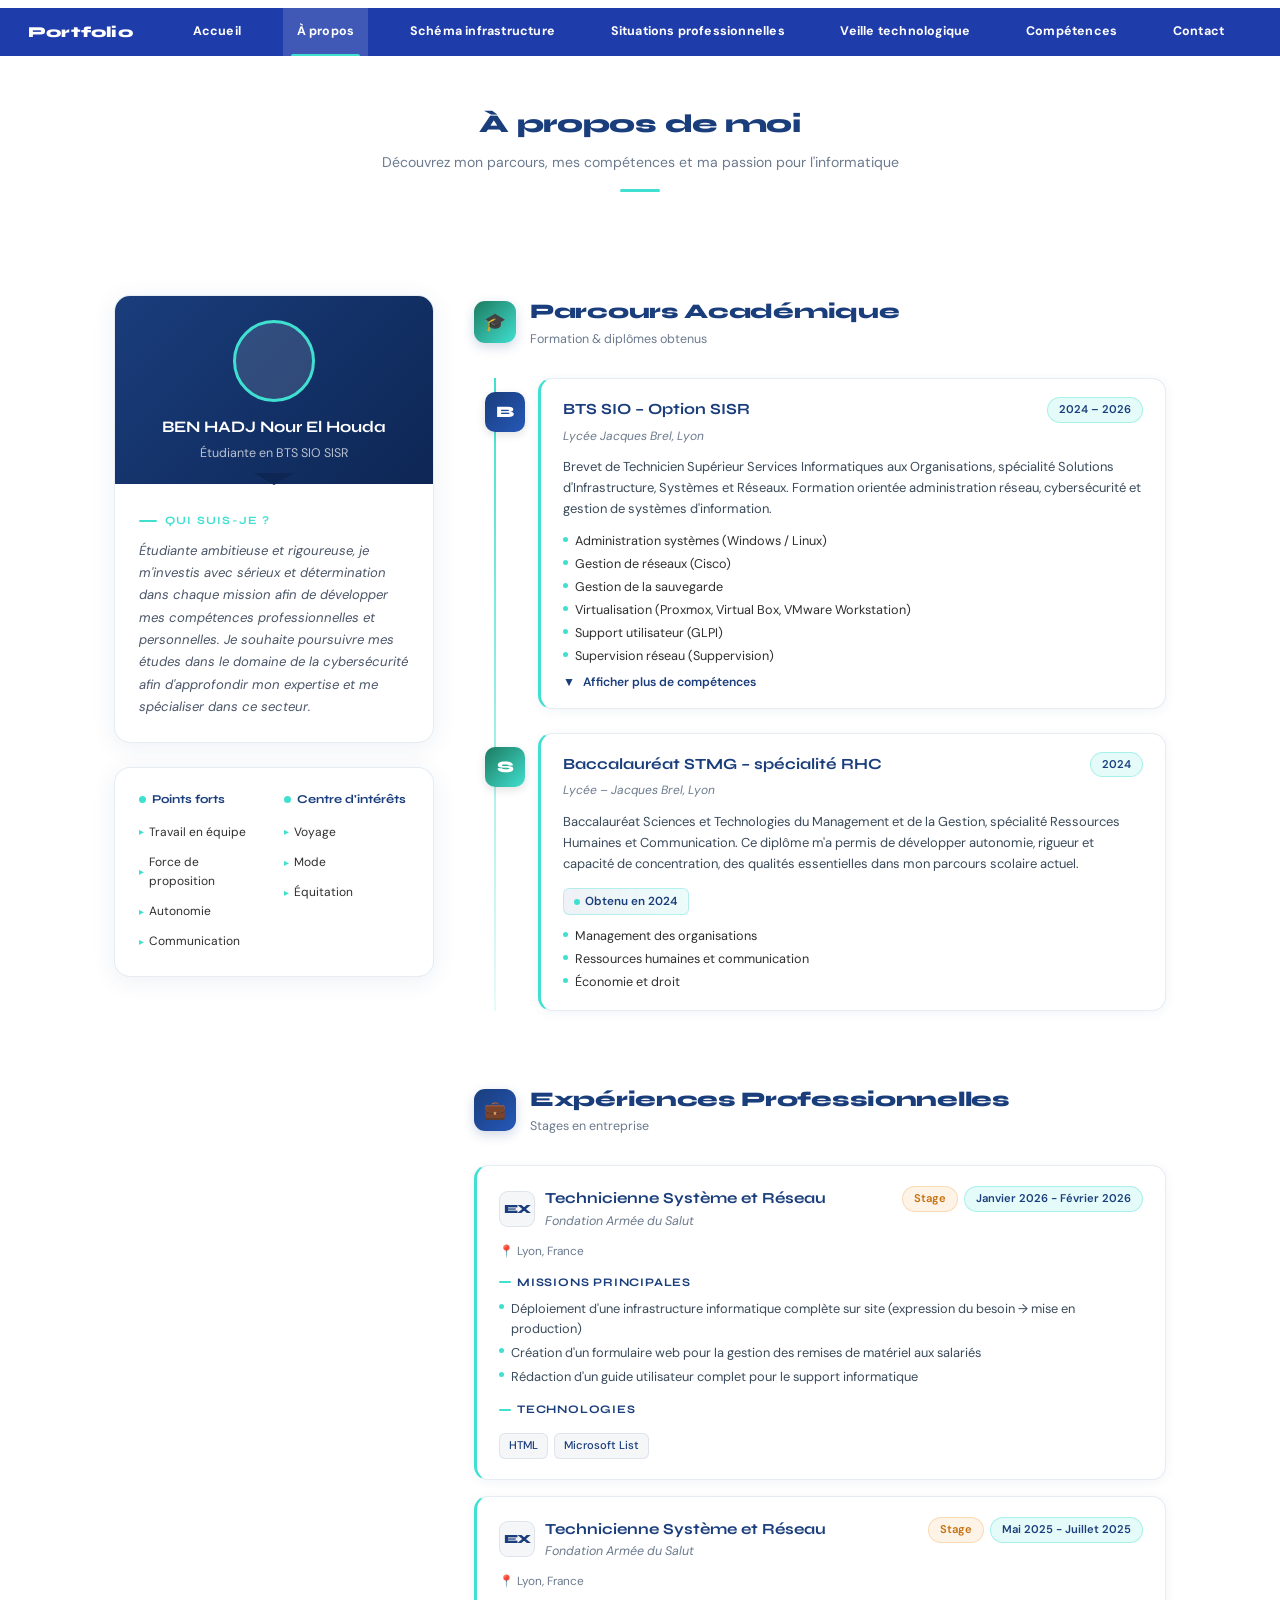
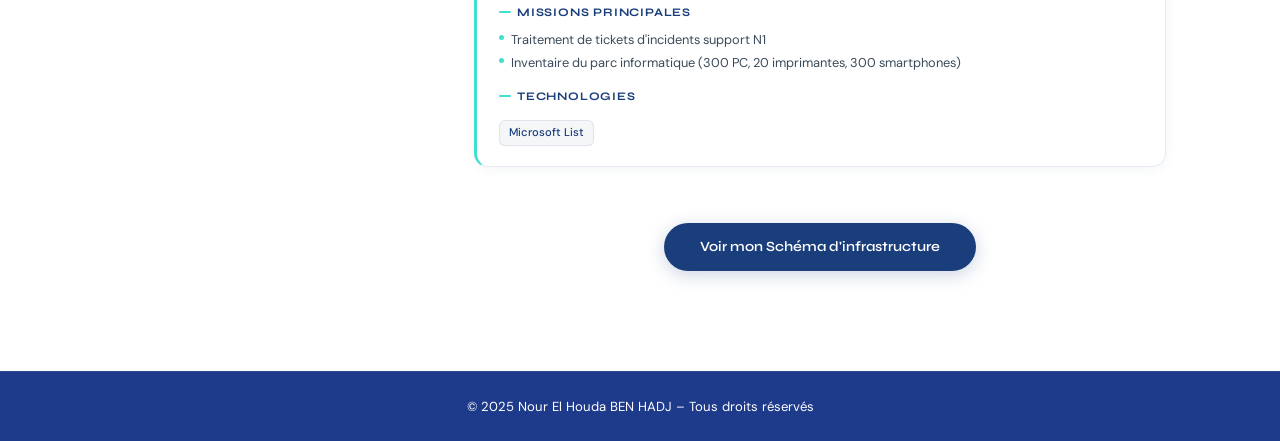
==== parcours.html @ 1346620b "Mises à jour du portfolio" ====
<!DOCTYPE html>
<html lang="fr">
<head>
  <meta charset="UTF-8" />
  <meta name="viewport" content="width=device-width, initial-scale=1" />
  <title>Portfolio – BEN HADJ Nour El Houda</title>
  <link href="https://fonts.googleapis.com/css2?family=Syne:wght@400;600;700;800&family=DM+Sans:wght@300;400;500;600&display=swap" rel="stylesheet">
<style>
  :root {
    --bleu: #1a3d7c;
    --bleu-dark: #0d2654;
    --turquoise: #40e0d0;
    --turquoise-light: rgba(64,224,208,0.12);
    --gris-clair: #f5f6f8;
    --gris-medium: #eef0f4;
    --texte: #2e2e2e;
    --texte-light: #6b7a8d;
    --border: rgba(26,61,124,0.1);
  }
  * { box-sizing: border-box; margin: 0; padding: 0; }
  body { background-color: #ffffff; color: var(--texte); font-family: 'DM Sans', sans-serif; line-height: 1.6; }
  .navbar { background-color: #1e3caa; min-height: 48px; display: flex; align-items: center; position: sticky; top: 0; z-index: 100; margin-top: 8px; }
  .navbar-inner { max-width: 1300px; margin: 0 auto; padding: 0 28px; width: 100%; display: flex; align-items: center; }
  .navbar-brand { color: #fff; font-family: 'Syne', sans-serif; font-weight: 800; font-size: 0.95rem; letter-spacing: 0.2px; padding: 12px 0; margin-right: 32px; text-decoration: none; white-space: nowrap; }
  .nav-links { display: flex; align-items: center; list-style: none; flex: 1; justify-content: space-around; gap: 0; }
  .nav-links a { color: #fff; text-decoration: none; font-weight: 700; font-size: 0.78rem; letter-spacing: 0.2px; padding: 14px 14px; display: block; position: relative; transition: background 0.2s; white-space: nowrap; }
  .nav-links a::after { content: ''; position: absolute; bottom: 0; left: 50%; right: 50%; height: 2px; background: var(--turquoise); transition: left 0.25s, right 0.25s; border-radius: 2px 2px 0 0; }
  .nav-links a:hover::after, .nav-links a.active::after { left: 10%; right: 10%; }
  .nav-links a:hover { background: rgba(255,255,255,0.07); }
  .nav-links a.active { background: rgba(255,255,255,0.15); }
  .page-hero { background: #ffffff; padding: 48px 20px 36px; text-align: center; }
  .page-hero h1 { font-family: 'Syne', sans-serif; font-weight: 800; font-size: 1.6rem; letter-spacing: -0.3px; color: var(--bleu); }
  .page-hero p { color: var(--texte-light); font-size: 0.88rem; margin-top: 6px; }
  .hero-accent { display: inline-block; width: 40px; height: 3px; background: var(--turquoise); border-radius: 2px; margin-top: 12px; }
  .main-wrapper { max-width: 1100px; margin: 0 auto; padding: 60px 24px 100px; display: grid; grid-template-columns: 320px 1fr; gap: 40px; align-items: start; }
  .left-col { display: flex; flex-direction: column; gap: 24px; position: sticky; top: 66px; }
  .about-card { background: #fff; border-radius: 16px; border: 1px solid var(--border); box-shadow: 0 4px 24px rgba(26,61,124,0.08); overflow: hidden; animation: fadeUp 0.5s ease 0.1s both; }
  .about-card-header { background: linear-gradient(135deg, var(--bleu), var(--bleu-dark)); padding: 24px 24px 20px; text-align: center; position: relative; }
  .about-card-header::after { content: ''; position: absolute; bottom: -1px; left: 50%; transform: translateX(-50%); width: 0; height: 0; border-left: 20px solid transparent; border-right: 20px solid transparent; border-top: 12px solid var(--bleu-dark); }
  .avatar-ring { width: 82px; height: 82px; border-radius: 50%; background: rgba(255,255,255,0.12); border: 3px solid var(--turquoise); display: flex; align-items: center; justify-content: center; margin: 0 auto 12px; font-size: 2.2rem; }
  .about-name { font-family: 'Syne', sans-serif; font-weight: 700; font-size: 1rem; color: #fff; margin-bottom: 4px; }
  .about-role { font-size: 0.78rem; color: rgba(255,255,255,0.7); }
  .about-card-body { padding: 28px 24px 24px; }
  .section-label { font-family: 'Syne', sans-serif; font-size: 0.7rem; font-weight: 700; letter-spacing: 1.2px; text-transform: uppercase; color: var(--turquoise); margin-bottom: 10px; display: flex; align-items: center; gap: 8px; }
  .section-label::before { content: ''; width: 18px; height: 2px; background: var(--turquoise); border-radius: 1px; }
  .about-text { font-size: 0.82rem; color: #4a5568; line-height: 1.7; font-style: italic; }
  .meta-list { list-style: none; display: flex; flex-direction: column; gap: 8px; margin-top: 18px; }
  .meta-list li { display: flex; align-items: center; gap: 9px; font-size: 0.79rem; color: var(--texte-light); }
  .meta-icon { width: 26px; height: 26px; border-radius: 7px; background: var(--turquoise-light); display: flex; align-items: center; justify-content: center; font-size: 0.75rem; flex-shrink: 0; }
  .two-cols-card { background: #fff; border-radius: 16px; border: 1px solid var(--border); box-shadow: 0 4px 24px rgba(26,61,124,0.08); padding: 22px 24px; display: grid; grid-template-columns: 1fr 1fr; gap: 20px; animation: fadeUp 0.5s ease 0.2s both; }
  .mini-section-title { font-family: 'Syne', sans-serif; font-size: 0.75rem; font-weight: 700; color: var(--bleu); margin-bottom: 10px; display: flex; align-items: center; gap: 6px; }
  .mini-section-title .dot { width: 7px; height: 7px; border-radius: 50%; background: var(--turquoise); }
  .tag-list { display: flex; flex-direction: column; gap: 5px; }
  .tag-pill { display: inline-flex; align-items: center; gap: 5px; font-size: 0.75rem; color: var(--texte); padding: 3px 0; }
  .tag-pill::before { content: '▸'; color: var(--turquoise); font-size: 0.6rem; }
  .right-col { display: flex; flex-direction: column; gap: 48px; }
  .section-header { display: flex; align-items: center; gap: 14px; margin-bottom: 28px; }
  .section-icon-box { width: 42px; height: 42px; border-radius: 11px; background: linear-gradient(135deg, var(--bleu), #2558b8); display: flex; align-items: center; justify-content: center; font-size: 1.1rem; box-shadow: 0 4px 12px rgba(26,61,124,0.2); flex-shrink: 0; }
  .section-header h2 { font-family: 'Syne', sans-serif; font-size: 1.3rem; font-weight: 800; color: var(--bleu); letter-spacing: -0.3px; }
  .section-header p { font-size: 0.78rem; color: var(--texte-light); margin-top: 1px; }
  .exp-grid { display: flex; flex-direction: column; gap: 16px; }
  .exp-card { background: #fff; border-radius: 14px; border: 1px solid var(--border); border-left: 3px solid var(--turquoise); padding: 20px 22px; box-shadow: 0 2px 12px rgba(26,61,124,0.06); transition: transform 0.25s ease, box-shadow 0.25s ease; animation: fadeUp 0.5s ease both; }
  .exp-card:nth-child(1) { animation-delay: 0.15s; }
  .exp-card:nth-child(2) { animation-delay: 0.28s; }
  .exp-card:hover { transform: translateY(-3px); box-shadow: 0 8px 28px rgba(26,61,124,0.12); }
  .exp-card-header { display: flex; align-items: flex-start; justify-content: space-between; gap: 12px; flex-wrap: wrap; margin-bottom: 6px; }
  .exp-company-row { display: flex; align-items: center; gap: 10px; margin-bottom: 4px; }
  .company-logo { width: 36px; height: 36px; border-radius: 9px; background: var(--gris-clair); border: 1px solid var(--border); display: flex; align-items: center; justify-content: center; font-family: 'Syne', sans-serif; font-weight: 800; font-size: 0.78rem; color: var(--bleu); flex-shrink: 0; letter-spacing: -0.5px; }
  .exp-job-title { font-family: 'Syne', sans-serif; font-size: 0.96rem; font-weight: 700; color: var(--bleu); }
  .exp-company-name { font-size: 0.78rem; color: var(--texte-light); font-style: italic; margin-top: 1px; }
  .badge-date { background: rgba(64,224,208,0.14); color: var(--bleu); border: 1px solid rgba(64,224,208,0.38); border-radius: 20px; padding: 3px 11px; font-size: 0.7rem; font-weight: 600; white-space: nowrap; flex-shrink: 0; }
  .badge-type { border-radius: 20px; padding: 3px 11px; font-size: 0.7rem; font-weight: 600; white-space: nowrap; flex-shrink: 0; }
  .badge-stage { background: rgba(239,142,28,0.1); color: #c47010; border: 1px solid rgba(239,142,28,0.25); }
  .exp-location { font-size: 0.74rem; color: var(--texte-light); margin-bottom: 10px; display: flex; align-items: center; gap: 5px; }
  .missions-title { font-family: 'Syne', sans-serif; font-size: 0.72rem; font-weight: 700; color: var(--bleu); letter-spacing: 0.8px; text-transform: uppercase; margin: 12px 0 8px; display: flex; align-items: center; gap: 6px; }
  .missions-title::before { content: ''; width: 12px; height: 2px; background: var(--turquoise); border-radius: 1px; }
  .missions-list { list-style: none; display: flex; flex-direction: column; gap: 4px; }
  .missions-list li { font-size: 0.8rem; color: #3a4a5a; display: flex; align-items: flex-start; gap: 7px; line-height: 1.55; }
  .missions-list li::before { content: ''; width: 5px; height: 5px; border-radius: 50%; background: var(--turquoise); flex-shrink: 0; margin-top: 5px; }
  .tech-row { display: flex; flex-wrap: wrap; gap: 6px; margin-top: 14px; }
  .tech-tag { background: var(--gris-clair); border: 1px solid var(--border); border-radius: 6px; padding: 3px 9px; font-size: 0.7rem; color: var(--bleu); font-weight: 500; }
  .timeline { position: relative; padding-left: 64px; }
  .timeline::before { content: ''; position: absolute; left: 20px; top: 0; bottom: 0; width: 2px; background: linear-gradient(to bottom, var(--turquoise), rgba(64,224,208,0.12)); }
  .timeline-item { position: relative; margin-bottom: 24px; animation: fadeUp 0.5s ease both; }
  .timeline-item:nth-child(1) { animation-delay: 0.1s; }
  .timeline-item:nth-child(2) { animation-delay: 0.25s; }
  .timeline-icon { position: absolute; left: -53px; top: 14px; width: 40px; height: 40px; border-radius: 10px; display: flex; align-items: center; justify-content: center; font-family: 'Syne', sans-serif; font-weight: 800; font-size: 1rem; color: #fff; z-index: 2; box-shadow: 0 3px 10px rgba(0,0,0,0.12); }
  .icon-bts { background: linear-gradient(135deg, var(--bleu), #2558b8); }
  .icon-bac { background: linear-gradient(135deg, #1d7a60, var(--turquoise)); }
  .timeline-card { background: #fff; border-radius: 14px; border: 1px solid var(--border); border-left: 3px solid var(--turquoise); padding: 18px 22px; box-shadow: 0 2px 12px rgba(26,61,124,0.06); transition: transform 0.25s, box-shadow 0.25s; }
  .timeline-card:hover { transform: translateY(-2px); box-shadow: 0 6px 20px rgba(26,61,124,0.12); }
  .card-header-row { display: flex; align-items: flex-start; justify-content: space-between; gap: 10px; flex-wrap: wrap; margin-bottom: 4px; }
  .card-title { font-family: 'Syne', sans-serif; font-size: 0.97rem; font-weight: 700; color: var(--bleu); }
  .card-school { font-size: 0.75rem; color: var(--texte-light); font-style: italic; margin-bottom: 10px; }
  .card-desc { font-size: 0.81rem; line-height: 1.65; color: #3a4a5a; margin-bottom: 12px; }
  .mention-badge { display: inline-flex; align-items: center; gap: 5px; background: linear-gradient(90deg, rgba(26,61,124,0.07), rgba(64,224,208,0.1)); border: 1px solid rgba(64,224,208,0.32); border-radius: 6px; padding: 3px 10px; font-size: 0.73rem; font-weight: 600; color: var(--bleu); margin-bottom: 12px; }
  .mention-dot { width: 6px; height: 6px; border-radius: 50%; background: var(--turquoise); }
  .skills-list { list-style: none; display: flex; flex-direction: column; gap: 4px; }
  .skills-list li { font-size: 0.79rem; color: var(--texte); display: flex; align-items: flex-start; gap: 7px; line-height: 1.5; }
  .skills-list li::before { content: ''; width: 5px; height: 5px; border-radius: 50%; background: var(--turquoise); flex-shrink: 0; margin-top: 5px; }
  .btn-toggle { background: none; border: none; color: var(--bleu); font-size: 0.76rem; font-weight: 600; cursor: pointer; padding: 8px 0 0; display: flex; align-items: center; gap: 5px; transition: color 0.2s; font-family: 'DM Sans', sans-serif; }
  .btn-toggle:hover { color: var(--turquoise); }
  .btn-toggle .arrow { display: inline-block; transition: transform 0.3s; }
  .btn-toggle.open .arrow { transform: rotate(180deg); }
  .collapsible { display: none; }
  .collapsible.show { display: block; margin-top: 12px; }
  .btn-primary { display: inline-block; background: var(--bleu); color: #fff; padding: 13px 36px; border-radius: 50px; text-decoration: none; font-weight: 600; font-family: 'Syne', sans-serif; font-size: 0.88rem; transition: background 0.3s, transform 0.2s, box-shadow 0.3s; box-shadow: 0 4px 18px rgba(26,61,124,0.22); }
  .btn-primary:hover { background: var(--turquoise); color: var(--bleu); transform: translateY(-2px); box-shadow: 0 8px 24px rgba(64,224,208,0.35); }
  footer { background-color: #1e3a8a; color: #fff; text-align: center; padding: 24px; font-size: 0.82rem; border-top: 1px solid rgba(255,255,255,0.08); }
  footer a { color: var(--turquoise); text-decoration: none; }
  footer a:hover { color: #fff; }
  @keyframes fadeUp { from { opacity: 0; transform: translateY(22px); } to { opacity: 1; transform: translateY(0); } }
  @media (max-width: 860px) { .main-wrapper { grid-template-columns: 1fr; } .left-col { position: static; } .two-cols-card { grid-template-columns: 1fr 1fr; } }
  @media (max-width: 540px) { .main-wrapper { padding: 32px 16px 60px; gap: 28px; } .timeline { padding-left: 52px; } .timeline::before { left: 14px; } .timeline-icon { left: -46px; width: 34px; height: 34px; font-size: 0.85rem; } .two-cols-card { grid-template-columns: 1fr; gap: 14px; } .nav-links { display: none; } }
</style>
</head>
<body>

<nav class="navbar">
  <div class="navbar-inner">
    <a class="navbar-brand" href="#">Portfolio</a>
    <ul class="nav-links">
      <li><a href="index.html">Accueil</a></li>
      <li><a href="parcours.html" class="active">À propos</a></li>
      <li><a href="formation.html">Schéma infrastructure</a></li>
      <li><a href="situations.html">Situations professionnelles</a></li>
      <li><a href="veille.html">Veille technologique</a></li>
      <li><a href="competances.html">Compétences</a></li>
      <li><a href="contact.html">Contact</a></li>
    </ul>
  </div>
</nav>

<div class="page-hero">
  <h1>À propos de moi</h1>
  <p>Découvrez mon parcours, mes compétences et ma passion pour l'informatique</p>
  <div class="hero-accent"></div>
</div>

<div class="main-wrapper">

  <!-- LEFT COLUMN -->
  <aside class="left-col">
    <div class="about-card">
      <div class="about-card-header">
        <div class="avatar-ring"></div>
        <div class="about-name">BEN HADJ Nour El Houda</div>
        <div class="about-role">Étudiante en BTS SIO SISR</div>
      </div>
      <div class="about-card-body">
        <div class="section-label">Qui suis-je ?</div>
        <p class="about-text">Étudiante ambitieuse et rigoureuse, je m'investis avec sérieux et détermination dans chaque mission afin de développer mes compétences professionnelles et personnelles. Je souhaite poursuivre mes études dans le domaine de la cybersécurité afin d'approfondir mon expertise et me spécialiser dans ce secteur.</p>
      </div>
    </div>

    <div class="two-cols-card">
      <div>
        <div class="mini-section-title"><span class="dot"></span>Points forts</div>
        <div class="tag-list">
          <span class="tag-pill">Travail en équipe</span>
          <span class="tag-pill">Force de proposition</span>
          <span class="tag-pill">Autonomie</span>
          <span class="tag-pill">Communication</span>
        </div>
      </div>
      <div>
        <div class="mini-section-title"><span class="dot"></span>Centre d'intérêts</div>
        <div class="tag-list">
          <span class="tag-pill">Voyage</span>
          <span class="tag-pill">Mode</span>
          <span class="tag-pill">Équitation</span>
        </div>
      </div>
    </div>
  </aside>

  <!-- RIGHT COLUMN -->
  <main class="right-col">

    <!-- ══ PARCOURS ACADÉMIQUE EN PREMIER ══ -->
    <section>
      <div class="section-header">
        <div class="section-icon-box" style="background:linear-gradient(135deg,#1d7a60,var(--turquoise));">🎓</div>
        <div>
          <h2>Parcours Académique</h2>
          <p>Formation & diplômes obtenus</p>
        </div>
      </div>

      <div class="timeline">

        <div class="timeline-item">
          <div class="timeline-icon icon-bts">B</div>
          <div class="timeline-card">
            <div class="card-header-row">
              <h3 class="card-title">BTS SIO – Option SISR</h3>
              <span class="badge-date">2024 – 2026</span>
            </div>
            <p class="card-school">Lycée Jacques Brel, Lyon</p>
            <p class="card-desc">
              Brevet de Technicien Supérieur Services Informatiques aux Organisations, 
              spécialité Solutions d'Infrastructure, Systèmes et Réseaux. Formation orientée 
              administration réseau, cybersécurité et gestion de systèmes d'information.
            </p>
            <ul class="skills-list">
              <li>Administration systèmes (Windows / Linux)</li>
              <li>Gestion de réseaux (Cisco)</li>
              <li>Gestion de la sauvegarde</li>
              <li>Virtualisation (Proxmox, Virtual Box, VMware Workstation)</li>
              <li>Support utilisateur (GLPI)</li>
              <li>Supervision réseau (Suppervision)</li>
            </ul>
            <button class="btn-toggle" onclick="toggleMore(this)">
              <span class="arrow">▼</span>&nbsp;Afficher plus de compétences
            </button>
            <div class="collapsible">
              <ul class="skills-list" style="margin-top:6px;">
                <li>Scripts d'automatisation (Bash, PowerShell)</li>
                <li>Gestion de la sauvegarde et de la reprise après sinistre</li>
              </ul>
            </div>
          </div>
        </div>

        <div class="timeline-item">
          <div class="timeline-icon icon-bac">S</div>
          <div class="timeline-card">
            <div class="card-header-row">
              <h3 class="card-title">Baccalauréat STMG – spécialité RHC</h3>
              <span class="badge-date">2024</span>
            </div>
            <p class="card-school">Lycée – Jacques Brel, Lyon</p>
            <p class="card-desc">
              Baccalauréat Sciences et Technologies du Management et de la Gestion, 
              spécialité Ressources Humaines et Communication. Ce diplôme m'a permis 
              de développer autonomie, rigueur et capacité de concentration, des qualités 
              essentielles dans mon parcours scolaire actuel.
            </p>
            <div class="mention-badge"><span class="mention-dot"></span> Obtenu en 2024</div>
            <ul class="skills-list">
              <li>Management des organisations</li>
              <li>Ressources humaines et communication</li>
              <li>Économie et droit</li>
            </ul>
          </div>
        </div>

      </div>
    </section>

    <!-- ══ EXPÉRIENCES PROFESSIONNELLES EN SECOND ══ -->
    <section>
      <div class="section-header">
        <div class="section-icon-box">💼</div>
        <div>
          <h2>Expériences Professionnelles</h2>
          <p>Stages en entreprise</p>
        </div>
      </div>

      <div class="exp-grid">

        <div class="exp-card">
          <div class="exp-card-header">
            <div>
              <div class="exp-company-row">
                <div class="company-logo">EX</div>
                <div>
                  <div class="exp-job-title">Technicienne Système et Réseau</div>
                  <div class="exp-company-name">Fondation Armée du Salut</div>
                </div>
              </div>
            </div>
            <div style="display:flex;gap:6px;flex-wrap:wrap;align-items:center;">
              <span class="badge-type badge-stage">Stage</span>
              <span class="badge-date">Janvier 2026 - Février 2026</span>
            </div>
          </div>
          <div class="exp-location">📍 Lyon, France</div>
          <div class="missions-title">Missions principales</div>
          <ul class="missions-list">
            <li>Déploiement d'une infrastructure informatique complète sur site (expression du besoin → mise en production)</li>
            <li>Création d'un formulaire web pour la gestion des remises de matériel aux salariés</li>
            <li>Rédaction d'un guide utilisateur complet pour le support informatique</li>
          </ul>
          <div class="missions-title" style="margin-top:14px;">Technologies</div>
          <div class="tech-row">
            <span class="tech-tag">HTML</span>
            <span class="tech-tag">Microsoft List</span>
          </div>
        </div>

        <div class="exp-card">
          <div class="exp-card-header">
            <div>
              <div class="exp-company-row">
                <div class="company-logo">EX</div>
                <div>
                  <div class="exp-job-title">Technicienne Système et Réseau</div>
                  <div class="exp-company-name">Fondation Armée du Salut</div>
                </div>
              </div>
            </div>
            <div style="display:flex;gap:6px;flex-wrap:wrap;align-items:center;">
              <span class="badge-type badge-stage">Stage</span>
              <span class="badge-date">Mai 2025 - Juillet 2025</span>
            </div>
          </div>
          <div class="exp-location">📍 Lyon, France</div>
          <div class="missions-title">Missions principales</div>
          <ul class="missions-list">
            <li>Traitement de tickets d'incidents support N1</li>
            <li>Inventaire du parc informatique (300 PC, 20 imprimantes, 300 smartphones)</li>
          </ul>
          <div class="missions-title" style="margin-top:14px;">Technologies</div>
          <div class="tech-row">
            <span class="tech-tag">Microsoft List</span>
          </div>
        </div>

      </div>
    </section>

    <!-- CTA -->
    <div style="text-align:center;padding-top:8px;">
      <a href="formation.html" class="btn-primary">Voir mon Schéma d'infrastructure</a>
    </div>

  </main>

</div>

<footer>
  <p>&copy; 2025 Nour El Houda BEN HADJ – Tous droits réservés</p>
</footer>

<script>
  function toggleMore(btn) {
    const collapsible = btn.nextElementSibling;
    const isOpen = collapsible.classList.contains('show');
    collapsible.classList.toggle('show', !isOpen);
    btn.classList.toggle('open', !isOpen);
    btn.querySelector('.arrow').textContent = isOpen ? '▼' : '▲';
    const textNode = btn.childNodes[btn.childNodes.length - 1];
    textNode.textContent = isOpen ? '\u00a0Afficher plus de compétences' : '\u00a0Masquer';
  }
</script>
</body>
</html>
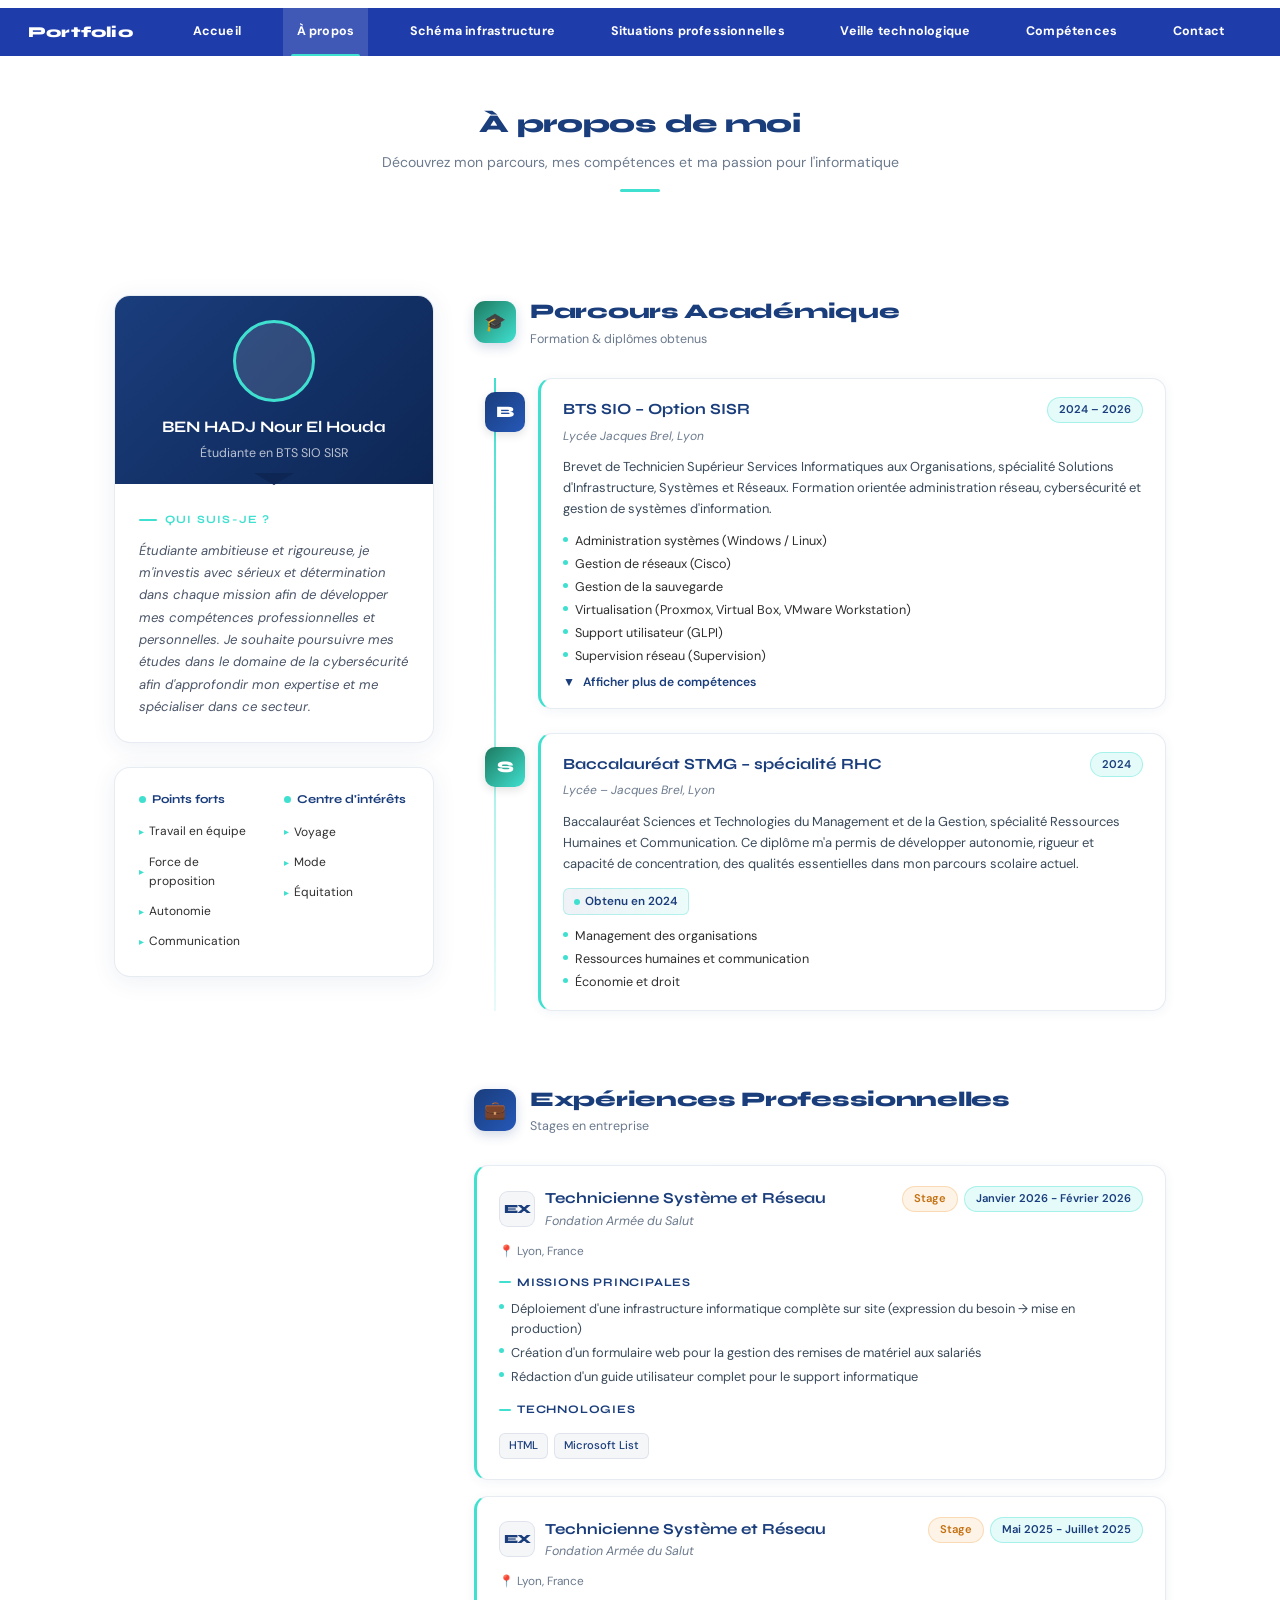
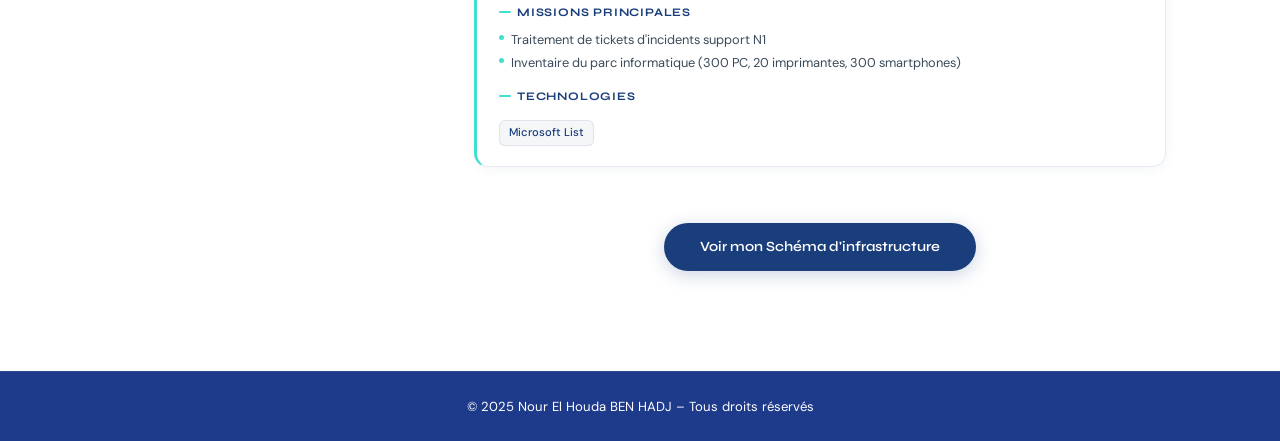
==== commit 007c60b0: "Add files via upload" ====
--- a/parcours.html
+++ b/parcours.html
@@ -1,349 +1,349 @@
-<!DOCTYPE html>
-<html lang="fr">
-<head>
-  <meta charset="UTF-8" />
-  <meta name="viewport" content="width=device-width, initial-scale=1" />
-  <title>Portfolio – BEN HADJ Nour El Houda</title>
-  <link href="https://fonts.googleapis.com/css2?family=Syne:wght@400;600;700;800&family=DM+Sans:wght@300;400;500;600&display=swap" rel="stylesheet">
-<style>
-  :root {
-    --bleu: #1a3d7c;
-    --bleu-dark: #0d2654;
-    --turquoise: #40e0d0;
-    --turquoise-light: rgba(64,224,208,0.12);
-    --gris-clair: #f5f6f8;
-    --gris-medium: #eef0f4;
-    --texte: #2e2e2e;
-    --texte-light: #6b7a8d;
-    --border: rgba(26,61,124,0.1);
-  }
-  * { box-sizing: border-box; margin: 0; padding: 0; }
-  body { background-color: #ffffff; color: var(--texte); font-family: 'DM Sans', sans-serif; line-height: 1.6; }
-  .navbar { background-color: #1e3caa; min-height: 48px; display: flex; align-items: center; position: sticky; top: 0; z-index: 100; margin-top: 8px; }
-  .navbar-inner { max-width: 1300px; margin: 0 auto; padding: 0 28px; width: 100%; display: flex; align-items: center; }
-  .navbar-brand { color: #fff; font-family: 'Syne', sans-serif; font-weight: 800; font-size: 0.95rem; letter-spacing: 0.2px; padding: 12px 0; margin-right: 32px; text-decoration: none; white-space: nowrap; }
-  .nav-links { display: flex; align-items: center; list-style: none; flex: 1; justify-content: space-around; gap: 0; }
-  .nav-links a { color: #fff; text-decoration: none; font-weight: 700; font-size: 0.78rem; letter-spacing: 0.2px; padding: 14px 14px; display: block; position: relative; transition: background 0.2s; white-space: nowrap; }
-  .nav-links a::after { content: ''; position: absolute; bottom: 0; left: 50%; right: 50%; height: 2px; background: var(--turquoise); transition: left 0.25s, right 0.25s; border-radius: 2px 2px 0 0; }
-  .nav-links a:hover::after, .nav-links a.active::after { left: 10%; right: 10%; }
-  .nav-links a:hover { background: rgba(255,255,255,0.07); }
-  .nav-links a.active { background: rgba(255,255,255,0.15); }
-  .page-hero { background: #ffffff; padding: 48px 20px 36px; text-align: center; }
-  .page-hero h1 { font-family: 'Syne', sans-serif; font-weight: 800; font-size: 1.6rem; letter-spacing: -0.3px; color: var(--bleu); }
-  .page-hero p { color: var(--texte-light); font-size: 0.88rem; margin-top: 6px; }
-  .hero-accent { display: inline-block; width: 40px; height: 3px; background: var(--turquoise); border-radius: 2px; margin-top: 12px; }
-  .main-wrapper { max-width: 1100px; margin: 0 auto; padding: 60px 24px 100px; display: grid; grid-template-columns: 320px 1fr; gap: 40px; align-items: start; }
-  .left-col { display: flex; flex-direction: column; gap: 24px; position: sticky; top: 66px; }
-  .about-card { background: #fff; border-radius: 16px; border: 1px solid var(--border); box-shadow: 0 4px 24px rgba(26,61,124,0.08); overflow: hidden; animation: fadeUp 0.5s ease 0.1s both; }
-  .about-card-header { background: linear-gradient(135deg, var(--bleu), var(--bleu-dark)); padding: 24px 24px 20px; text-align: center; position: relative; }
-  .about-card-header::after { content: ''; position: absolute; bottom: -1px; left: 50%; transform: translateX(-50%); width: 0; height: 0; border-left: 20px solid transparent; border-right: 20px solid transparent; border-top: 12px solid var(--bleu-dark); }
-  .avatar-ring { width: 82px; height: 82px; border-radius: 50%; background: rgba(255,255,255,0.12); border: 3px solid var(--turquoise); display: flex; align-items: center; justify-content: center; margin: 0 auto 12px; font-size: 2.2rem; }
-  .about-name { font-family: 'Syne', sans-serif; font-weight: 700; font-size: 1rem; color: #fff; margin-bottom: 4px; }
-  .about-role { font-size: 0.78rem; color: rgba(255,255,255,0.7); }
-  .about-card-body { padding: 28px 24px 24px; }
-  .section-label { font-family: 'Syne', sans-serif; font-size: 0.7rem; font-weight: 700; letter-spacing: 1.2px; text-transform: uppercase; color: var(--turquoise); margin-bottom: 10px; display: flex; align-items: center; gap: 8px; }
-  .section-label::before { content: ''; width: 18px; height: 2px; background: var(--turquoise); border-radius: 1px; }
-  .about-text { font-size: 0.82rem; color: #4a5568; line-height: 1.7; font-style: italic; }
-  .meta-list { list-style: none; display: flex; flex-direction: column; gap: 8px; margin-top: 18px; }
-  .meta-list li { display: flex; align-items: center; gap: 9px; font-size: 0.79rem; color: var(--texte-light); }
-  .meta-icon { width: 26px; height: 26px; border-radius: 7px; background: var(--turquoise-light); display: flex; align-items: center; justify-content: center; font-size: 0.75rem; flex-shrink: 0; }
-  .two-cols-card { background: #fff; border-radius: 16px; border: 1px solid var(--border); box-shadow: 0 4px 24px rgba(26,61,124,0.08); padding: 22px 24px; display: grid; grid-template-columns: 1fr 1fr; gap: 20px; animation: fadeUp 0.5s ease 0.2s both; }
-  .mini-section-title { font-family: 'Syne', sans-serif; font-size: 0.75rem; font-weight: 700; color: var(--bleu); margin-bottom: 10px; display: flex; align-items: center; gap: 6px; }
-  .mini-section-title .dot { width: 7px; height: 7px; border-radius: 50%; background: var(--turquoise); }
-  .tag-list { display: flex; flex-direction: column; gap: 5px; }
-  .tag-pill { display: inline-flex; align-items: center; gap: 5px; font-size: 0.75rem; color: var(--texte); padding: 3px 0; }
-  .tag-pill::before { content: '▸'; color: var(--turquoise); font-size: 0.6rem; }
-  .right-col { display: flex; flex-direction: column; gap: 48px; }
-  .section-header { display: flex; align-items: center; gap: 14px; margin-bottom: 28px; }
-  .section-icon-box { width: 42px; height: 42px; border-radius: 11px; background: linear-gradient(135deg, var(--bleu), #2558b8); display: flex; align-items: center; justify-content: center; font-size: 1.1rem; box-shadow: 0 4px 12px rgba(26,61,124,0.2); flex-shrink: 0; }
-  .section-header h2 { font-family: 'Syne', sans-serif; font-size: 1.3rem; font-weight: 800; color: var(--bleu); letter-spacing: -0.3px; }
-  .section-header p { font-size: 0.78rem; color: var(--texte-light); margin-top: 1px; }
-  .exp-grid { display: flex; flex-direction: column; gap: 16px; }
-  .exp-card { background: #fff; border-radius: 14px; border: 1px solid var(--border); border-left: 3px solid var(--turquoise); padding: 20px 22px; box-shadow: 0 2px 12px rgba(26,61,124,0.06); transition: transform 0.25s ease, box-shadow 0.25s ease; animation: fadeUp 0.5s ease both; }
-  .exp-card:nth-child(1) { animation-delay: 0.15s; }
-  .exp-card:nth-child(2) { animation-delay: 0.28s; }
-  .exp-card:hover { transform: translateY(-3px); box-shadow: 0 8px 28px rgba(26,61,124,0.12); }
-  .exp-card-header { display: flex; align-items: flex-start; justify-content: space-between; gap: 12px; flex-wrap: wrap; margin-bottom: 6px; }
-  .exp-company-row { display: flex; align-items: center; gap: 10px; margin-bottom: 4px; }
-  .company-logo { width: 36px; height: 36px; border-radius: 9px; background: var(--gris-clair); border: 1px solid var(--border); display: flex; align-items: center; justify-content: center; font-family: 'Syne', sans-serif; font-weight: 800; font-size: 0.78rem; color: var(--bleu); flex-shrink: 0; letter-spacing: -0.5px; }
-  .exp-job-title { font-family: 'Syne', sans-serif; font-size: 0.96rem; font-weight: 700; color: var(--bleu); }
-  .exp-company-name { font-size: 0.78rem; color: var(--texte-light); font-style: italic; margin-top: 1px; }
-  .badge-date { background: rgba(64,224,208,0.14); color: var(--bleu); border: 1px solid rgba(64,224,208,0.38); border-radius: 20px; padding: 3px 11px; font-size: 0.7rem; font-weight: 600; white-space: nowrap; flex-shrink: 0; }
-  .badge-type { border-radius: 20px; padding: 3px 11px; font-size: 0.7rem; font-weight: 600; white-space: nowrap; flex-shrink: 0; }
-  .badge-stage { background: rgba(239,142,28,0.1); color: #c47010; border: 1px solid rgba(239,142,28,0.25); }
-  .exp-location { font-size: 0.74rem; color: var(--texte-light); margin-bottom: 10px; display: flex; align-items: center; gap: 5px; }
-  .missions-title { font-family: 'Syne', sans-serif; font-size: 0.72rem; font-weight: 700; color: var(--bleu); letter-spacing: 0.8px; text-transform: uppercase; margin: 12px 0 8px; display: flex; align-items: center; gap: 6px; }
-  .missions-title::before { content: ''; width: 12px; height: 2px; background: var(--turquoise); border-radius: 1px; }
-  .missions-list { list-style: none; display: flex; flex-direction: column; gap: 4px; }
-  .missions-list li { font-size: 0.8rem; color: #3a4a5a; display: flex; align-items: flex-start; gap: 7px; line-height: 1.55; }
-  .missions-list li::before { content: ''; width: 5px; height: 5px; border-radius: 50%; background: var(--turquoise); flex-shrink: 0; margin-top: 5px; }
-  .tech-row { display: flex; flex-wrap: wrap; gap: 6px; margin-top: 14px; }
-  .tech-tag { background: var(--gris-clair); border: 1px solid var(--border); border-radius: 6px; padding: 3px 9px; font-size: 0.7rem; color: var(--bleu); font-weight: 500; }
-  .timeline { position: relative; padding-left: 64px; }
-  .timeline::before { content: ''; position: absolute; left: 20px; top: 0; bottom: 0; width: 2px; background: linear-gradient(to bottom, var(--turquoise), rgba(64,224,208,0.12)); }
-  .timeline-item { position: relative; margin-bottom: 24px; animation: fadeUp 0.5s ease both; }
-  .timeline-item:nth-child(1) { animation-delay: 0.1s; }
-  .timeline-item:nth-child(2) { animation-delay: 0.25s; }
-  .timeline-icon { position: absolute; left: -53px; top: 14px; width: 40px; height: 40px; border-radius: 10px; display: flex; align-items: center; justify-content: center; font-family: 'Syne', sans-serif; font-weight: 800; font-size: 1rem; color: #fff; z-index: 2; box-shadow: 0 3px 10px rgba(0,0,0,0.12); }
-  .icon-bts { background: linear-gradient(135deg, var(--bleu), #2558b8); }
-  .icon-bac { background: linear-gradient(135deg, #1d7a60, var(--turquoise)); }
-  .timeline-card { background: #fff; border-radius: 14px; border: 1px solid var(--border); border-left: 3px solid var(--turquoise); padding: 18px 22px; box-shadow: 0 2px 12px rgba(26,61,124,0.06); transition: transform 0.25s, box-shadow 0.25s; }
-  .timeline-card:hover { transform: translateY(-2px); box-shadow: 0 6px 20px rgba(26,61,124,0.12); }
-  .card-header-row { display: flex; align-items: flex-start; justify-content: space-between; gap: 10px; flex-wrap: wrap; margin-bottom: 4px; }
-  .card-title { font-family: 'Syne', sans-serif; font-size: 0.97rem; font-weight: 700; color: var(--bleu); }
-  .card-school { font-size: 0.75rem; color: var(--texte-light); font-style: italic; margin-bottom: 10px; }
-  .card-desc { font-size: 0.81rem; line-height: 1.65; color: #3a4a5a; margin-bottom: 12px; }
-  .mention-badge { display: inline-flex; align-items: center; gap: 5px; background: linear-gradient(90deg, rgba(26,61,124,0.07), rgba(64,224,208,0.1)); border: 1px solid rgba(64,224,208,0.32); border-radius: 6px; padding: 3px 10px; font-size: 0.73rem; font-weight: 600; color: var(--bleu); margin-bottom: 12px; }
-  .mention-dot { width: 6px; height: 6px; border-radius: 50%; background: var(--turquoise); }
-  .skills-list { list-style: none; display: flex; flex-direction: column; gap: 4px; }
-  .skills-list li { font-size: 0.79rem; color: var(--texte); display: flex; align-items: flex-start; gap: 7px; line-height: 1.5; }
-  .skills-list li::before { content: ''; width: 5px; height: 5px; border-radius: 50%; background: var(--turquoise); flex-shrink: 0; margin-top: 5px; }
-  .btn-toggle { background: none; border: none; color: var(--bleu); font-size: 0.76rem; font-weight: 600; cursor: pointer; padding: 8px 0 0; display: flex; align-items: center; gap: 5px; transition: color 0.2s; font-family: 'DM Sans', sans-serif; }
-  .btn-toggle:hover { color: var(--turquoise); }
-  .btn-toggle .arrow { display: inline-block; transition: transform 0.3s; }
-  .btn-toggle.open .arrow { transform: rotate(180deg); }
-  .collapsible { display: none; }
-  .collapsible.show { display: block; margin-top: 12px; }
-  .btn-primary { display: inline-block; background: var(--bleu); color: #fff; padding: 13px 36px; border-radius: 50px; text-decoration: none; font-weight: 600; font-family: 'Syne', sans-serif; font-size: 0.88rem; transition: background 0.3s, transform 0.2s, box-shadow 0.3s; box-shadow: 0 4px 18px rgba(26,61,124,0.22); }
-  .btn-primary:hover { background: var(--turquoise); color: var(--bleu); transform: translateY(-2px); box-shadow: 0 8px 24px rgba(64,224,208,0.35); }
-  footer { background-color: #1e3a8a; color: #fff; text-align: center; padding: 24px; font-size: 0.82rem; border-top: 1px solid rgba(255,255,255,0.08); }
-  footer a { color: var(--turquoise); text-decoration: none; }
-  footer a:hover { color: #fff; }
-  @keyframes fadeUp { from { opacity: 0; transform: translateY(22px); } to { opacity: 1; transform: translateY(0); } }
-  @media (max-width: 860px) { .main-wrapper { grid-template-columns: 1fr; } .left-col { position: static; } .two-cols-card { grid-template-columns: 1fr 1fr; } }
-  @media (max-width: 540px) { .main-wrapper { padding: 32px 16px 60px; gap: 28px; } .timeline { padding-left: 52px; } .timeline::before { left: 14px; } .timeline-icon { left: -46px; width: 34px; height: 34px; font-size: 0.85rem; } .two-cols-card { grid-template-columns: 1fr; gap: 14px; } .nav-links { display: none; } }
-</style>
-</head>
-<body>
-
-<nav class="navbar">
-  <div class="navbar-inner">
-    <a class="navbar-brand" href="#">Portfolio</a>
-    <ul class="nav-links">
-      <li><a href="index.html">Accueil</a></li>
-      <li><a href="parcours.html" class="active">À propos</a></li>
-      <li><a href="formation.html">Schéma infrastructure</a></li>
-      <li><a href="situations.html">Situations professionnelles</a></li>
-      <li><a href="veille.html">Veille technologique</a></li>
-      <li><a href="competances.html">Compétences</a></li>
-      <li><a href="contact.html">Contact</a></li>
-    </ul>
-  </div>
-</nav>
-
-<div class="page-hero">
-  <h1>À propos de moi</h1>
-  <p>Découvrez mon parcours, mes compétences et ma passion pour l'informatique</p>
-  <div class="hero-accent"></div>
-</div>
-
-<div class="main-wrapper">
-
-  <!-- LEFT COLUMN -->
-  <aside class="left-col">
-    <div class="about-card">
-      <div class="about-card-header">
-        <div class="avatar-ring"></div>
-        <div class="about-name">BEN HADJ Nour El Houda</div>
-        <div class="about-role">Étudiante en BTS SIO SISR</div>
-      </div>
-      <div class="about-card-body">
-        <div class="section-label">Qui suis-je ?</div>
-        <p class="about-text">Étudiante ambitieuse et rigoureuse, je m'investis avec sérieux et détermination dans chaque mission afin de développer mes compétences professionnelles et personnelles. Je souhaite poursuivre mes études dans le domaine de la cybersécurité afin d'approfondir mon expertise et me spécialiser dans ce secteur.</p>
-      </div>
-    </div>
-
-    <div class="two-cols-card">
-      <div>
-        <div class="mini-section-title"><span class="dot"></span>Points forts</div>
-        <div class="tag-list">
-          <span class="tag-pill">Travail en équipe</span>
-          <span class="tag-pill">Force de proposition</span>
-          <span class="tag-pill">Autonomie</span>
-          <span class="tag-pill">Communication</span>
-        </div>
-      </div>
-      <div>
-        <div class="mini-section-title"><span class="dot"></span>Centre d'intérêts</div>
-        <div class="tag-list">
-          <span class="tag-pill">Voyage</span>
-          <span class="tag-pill">Mode</span>
-          <span class="tag-pill">Équitation</span>
-        </div>
-      </div>
-    </div>
-  </aside>
-
-  <!-- RIGHT COLUMN -->
-  <main class="right-col">
-
-    <!-- ══ PARCOURS ACADÉMIQUE EN PREMIER ══ -->
-    <section>
-      <div class="section-header">
-        <div class="section-icon-box" style="background:linear-gradient(135deg,#1d7a60,var(--turquoise));">🎓</div>
-        <div>
-          <h2>Parcours Académique</h2>
-          <p>Formation & diplômes obtenus</p>
-        </div>
-      </div>
-
-      <div class="timeline">
-
-        <div class="timeline-item">
-          <div class="timeline-icon icon-bts">B</div>
-          <div class="timeline-card">
-            <div class="card-header-row">
-              <h3 class="card-title">BTS SIO – Option SISR</h3>
-              <span class="badge-date">2024 – 2026</span>
-            </div>
-            <p class="card-school">Lycée Jacques Brel, Lyon</p>
-            <p class="card-desc">
-              Brevet de Technicien Supérieur Services Informatiques aux Organisations, 
-              spécialité Solutions d'Infrastructure, Systèmes et Réseaux. Formation orientée 
-              administration réseau, cybersécurité et gestion de systèmes d'information.
-            </p>
-            <ul class="skills-list">
-              <li>Administration systèmes (Windows / Linux)</li>
-              <li>Gestion de réseaux (Cisco)</li>
-              <li>Gestion de la sauvegarde</li>
-              <li>Virtualisation (Proxmox, Virtual Box, VMware Workstation)</li>
-              <li>Support utilisateur (GLPI)</li>
-              <li>Supervision réseau (Suppervision)</li>
-            </ul>
-            <button class="btn-toggle" onclick="toggleMore(this)">
-              <span class="arrow">▼</span>&nbsp;Afficher plus de compétences
-            </button>
-            <div class="collapsible">
-              <ul class="skills-list" style="margin-top:6px;">
-                <li>Scripts d'automatisation (Bash, PowerShell)</li>
-                <li>Gestion de la sauvegarde et de la reprise après sinistre</li>
-              </ul>
-            </div>
-          </div>
-        </div>
-
-        <div class="timeline-item">
-          <div class="timeline-icon icon-bac">S</div>
-          <div class="timeline-card">
-            <div class="card-header-row">
-              <h3 class="card-title">Baccalauréat STMG – spécialité RHC</h3>
-              <span class="badge-date">2024</span>
-            </div>
-            <p class="card-school">Lycée – Jacques Brel, Lyon</p>
-            <p class="card-desc">
-              Baccalauréat Sciences et Technologies du Management et de la Gestion, 
-              spécialité Ressources Humaines et Communication. Ce diplôme m'a permis 
-              de développer autonomie, rigueur et capacité de concentration, des qualités 
-              essentielles dans mon parcours scolaire actuel.
-            </p>
-            <div class="mention-badge"><span class="mention-dot"></span> Obtenu en 2024</div>
-            <ul class="skills-list">
-              <li>Management des organisations</li>
-              <li>Ressources humaines et communication</li>
-              <li>Économie et droit</li>
-            </ul>
-          </div>
-        </div>
-
-      </div>
-    </section>
-
-    <!-- ══ EXPÉRIENCES PROFESSIONNELLES EN SECOND ══ -->
-    <section>
-      <div class="section-header">
-        <div class="section-icon-box">💼</div>
-        <div>
-          <h2>Expériences Professionnelles</h2>
-          <p>Stages en entreprise</p>
-        </div>
-      </div>
-
-      <div class="exp-grid">
-
-        <div class="exp-card">
-          <div class="exp-card-header">
-            <div>
-              <div class="exp-company-row">
-                <div class="company-logo">EX</div>
-                <div>
-                  <div class="exp-job-title">Technicienne Système et Réseau</div>
-                  <div class="exp-company-name">Fondation Armée du Salut</div>
-                </div>
-              </div>
-            </div>
-            <div style="display:flex;gap:6px;flex-wrap:wrap;align-items:center;">
-              <span class="badge-type badge-stage">Stage</span>
-              <span class="badge-date">Janvier 2026 - Février 2026</span>
-            </div>
-          </div>
-          <div class="exp-location">📍 Lyon, France</div>
-          <div class="missions-title">Missions principales</div>
-          <ul class="missions-list">
-            <li>Déploiement d'une infrastructure informatique complète sur site (expression du besoin → mise en production)</li>
-            <li>Création d'un formulaire web pour la gestion des remises de matériel aux salariés</li>
-            <li>Rédaction d'un guide utilisateur complet pour le support informatique</li>
-          </ul>
-          <div class="missions-title" style="margin-top:14px;">Technologies</div>
-          <div class="tech-row">
-            <span class="tech-tag">HTML</span>
-            <span class="tech-tag">Microsoft List</span>
-          </div>
-        </div>
-
-        <div class="exp-card">
-          <div class="exp-card-header">
-            <div>
-              <div class="exp-company-row">
-                <div class="company-logo">EX</div>
-                <div>
-                  <div class="exp-job-title">Technicienne Système et Réseau</div>
-                  <div class="exp-company-name">Fondation Armée du Salut</div>
-                </div>
-              </div>
-            </div>
-            <div style="display:flex;gap:6px;flex-wrap:wrap;align-items:center;">
-              <span class="badge-type badge-stage">Stage</span>
-              <span class="badge-date">Mai 2025 - Juillet 2025</span>
-            </div>
-          </div>
-          <div class="exp-location">📍 Lyon, France</div>
-          <div class="missions-title">Missions principales</div>
-          <ul class="missions-list">
-            <li>Traitement de tickets d'incidents support N1</li>
-            <li>Inventaire du parc informatique (300 PC, 20 imprimantes, 300 smartphones)</li>
-          </ul>
-          <div class="missions-title" style="margin-top:14px;">Technologies</div>
-          <div class="tech-row">
-            <span class="tech-tag">Microsoft List</span>
-          </div>
-        </div>
-
-      </div>
-    </section>
-
-    <!-- CTA -->
-    <div style="text-align:center;padding-top:8px;">
-      <a href="formation.html" class="btn-primary">Voir mon Schéma d'infrastructure</a>
-    </div>
-
-  </main>
-
-</div>
-
-<footer>
-  <p>&copy; 2025 Nour El Houda BEN HADJ – Tous droits réservés</p>
-</footer>
-
-<script>
-  function toggleMore(btn) {
-    const collapsible = btn.nextElementSibling;
-    const isOpen = collapsible.classList.contains('show');
-    collapsible.classList.toggle('show', !isOpen);
-    btn.classList.toggle('open', !isOpen);
-    btn.querySelector('.arrow').textContent = isOpen ? '▼' : '▲';
-    const textNode = btn.childNodes[btn.childNodes.length - 1];
-    textNode.textContent = isOpen ? '\u00a0Afficher plus de compétences' : '\u00a0Masquer';
-  }
-</script>
-</body>
+<!DOCTYPE html>
+<html lang="fr">
+<head>
+  <meta charset="UTF-8" />
+  <meta name="viewport" content="width=device-width, initial-scale=1" />
+  <title>Portfolio – BEN HADJ Nour El Houda</title>
+  <link href="https://fonts.googleapis.com/css2?family=Syne:wght@400;600;700;800&family=DM+Sans:wght@300;400;500;600&display=swap" rel="stylesheet">
+<style>
+  :root {
+    --bleu: #1a3d7c;
+    --bleu-dark: #0d2654;
+    --turquoise: #40e0d0;
+    --turquoise-light: rgba(64,224,208,0.12);
+    --gris-clair: #f5f6f8;
+    --gris-medium: #eef0f4;
+    --texte: #2e2e2e;
+    --texte-light: #6b7a8d;
+    --border: rgba(26,61,124,0.1);
+  }
+  * { box-sizing: border-box; margin: 0; padding: 0; }
+  body { background-color: #ffffff; color: var(--texte); font-family: 'DM Sans', sans-serif; line-height: 1.6; }
+  .navbar { background-color: #1e3caa; min-height: 48px; display: flex; align-items: center; position: sticky; top: 0; z-index: 100; margin-top: 8px; }
+  .navbar-inner { max-width: 1300px; margin: 0 auto; padding: 0 28px; width: 100%; display: flex; align-items: center; }
+  .navbar-brand { color: #fff; font-family: 'Syne', sans-serif; font-weight: 800; font-size: 0.95rem; letter-spacing: 0.2px; padding: 12px 0; margin-right: 32px; text-decoration: none; white-space: nowrap; }
+  .nav-links { display: flex; align-items: center; list-style: none; flex: 1; justify-content: space-around; gap: 0; }
+  .nav-links a { color: #fff; text-decoration: none; font-weight: 700; font-size: 0.78rem; letter-spacing: 0.2px; padding: 14px 14px; display: block; position: relative; transition: background 0.2s; white-space: nowrap; }
+  .nav-links a::after { content: ''; position: absolute; bottom: 0; left: 50%; right: 50%; height: 2px; background: var(--turquoise); transition: left 0.25s, right 0.25s; border-radius: 2px 2px 0 0; }
+  .nav-links a:hover::after, .nav-links a.active::after { left: 10%; right: 10%; }
+  .nav-links a:hover { background: rgba(255,255,255,0.07); }
+  .nav-links a.active { background: rgba(255,255,255,0.15); }
+  .page-hero { background: #ffffff; padding: 48px 20px 36px; text-align: center; }
+  .page-hero h1 { font-family: 'Syne', sans-serif; font-weight: 800; font-size: 1.6rem; letter-spacing: -0.3px; color: var(--bleu); }
+  .page-hero p { color: var(--texte-light); font-size: 0.88rem; margin-top: 6px; }
+  .hero-accent { display: inline-block; width: 40px; height: 3px; background: var(--turquoise); border-radius: 2px; margin-top: 12px; }
+  .main-wrapper { max-width: 1100px; margin: 0 auto; padding: 60px 24px 100px; display: grid; grid-template-columns: 320px 1fr; gap: 40px; align-items: start; }
+  .left-col { display: flex; flex-direction: column; gap: 24px; position: sticky; top: 66px; }
+  .about-card { background: #fff; border-radius: 16px; border: 1px solid var(--border); box-shadow: 0 4px 24px rgba(26,61,124,0.08); overflow: hidden; animation: fadeUp 0.5s ease 0.1s both; }
+  .about-card-header { background: linear-gradient(135deg, var(--bleu), var(--bleu-dark)); padding: 24px 24px 20px; text-align: center; position: relative; }
+  .about-card-header::after { content: ''; position: absolute; bottom: -1px; left: 50%; transform: translateX(-50%); width: 0; height: 0; border-left: 20px solid transparent; border-right: 20px solid transparent; border-top: 12px solid var(--bleu-dark); }
+  .avatar-ring { width: 82px; height: 82px; border-radius: 50%; background: rgba(255,255,255,0.12); border: 3px solid var(--turquoise); display: flex; align-items: center; justify-content: center; margin: 0 auto 12px; font-size: 2.2rem; }
+  .about-name { font-family: 'Syne', sans-serif; font-weight: 700; font-size: 1rem; color: #fff; margin-bottom: 4px; }
+  .about-role { font-size: 0.78rem; color: rgba(255,255,255,0.7); }
+  .about-card-body { padding: 28px 24px 24px; }
+  .section-label { font-family: 'Syne', sans-serif; font-size: 0.7rem; font-weight: 700; letter-spacing: 1.2px; text-transform: uppercase; color: var(--turquoise); margin-bottom: 10px; display: flex; align-items: center; gap: 8px; }
+  .section-label::before { content: ''; width: 18px; height: 2px; background: var(--turquoise); border-radius: 1px; }
+  .about-text { font-size: 0.82rem; color: #4a5568; line-height: 1.7; font-style: italic; }
+  .meta-list { list-style: none; display: flex; flex-direction: column; gap: 8px; margin-top: 18px; }
+  .meta-list li { display: flex; align-items: center; gap: 9px; font-size: 0.79rem; color: var(--texte-light); }
+  .meta-icon { width: 26px; height: 26px; border-radius: 7px; background: var(--turquoise-light); display: flex; align-items: center; justify-content: center; font-size: 0.75rem; flex-shrink: 0; }
+  .two-cols-card { background: #fff; border-radius: 16px; border: 1px solid var(--border); box-shadow: 0 4px 24px rgba(26,61,124,0.08); padding: 22px 24px; display: grid; grid-template-columns: 1fr 1fr; gap: 20px; animation: fadeUp 0.5s ease 0.2s both; }
+  .mini-section-title { font-family: 'Syne', sans-serif; font-size: 0.75rem; font-weight: 700; color: var(--bleu); margin-bottom: 10px; display: flex; align-items: center; gap: 6px; }
+  .mini-section-title .dot { width: 7px; height: 7px; border-radius: 50%; background: var(--turquoise); }
+  .tag-list { display: flex; flex-direction: column; gap: 5px; }
+  .tag-pill { display: inline-flex; align-items: center; gap: 5px; font-size: 0.75rem; color: var(--texte); padding: 3px 0; }
+  .tag-pill::before { content: '▸'; color: var(--turquoise); font-size: 0.6rem; }
+  .right-col { display: flex; flex-direction: column; gap: 48px; }
+  .section-header { display: flex; align-items: center; gap: 14px; margin-bottom: 28px; }
+  .section-icon-box { width: 42px; height: 42px; border-radius: 11px; background: linear-gradient(135deg, var(--bleu), #2558b8); display: flex; align-items: center; justify-content: center; font-size: 1.1rem; box-shadow: 0 4px 12px rgba(26,61,124,0.2); flex-shrink: 0; }
+  .section-header h2 { font-family: 'Syne', sans-serif; font-size: 1.3rem; font-weight: 800; color: var(--bleu); letter-spacing: -0.3px; }
+  .section-header p { font-size: 0.78rem; color: var(--texte-light); margin-top: 1px; }
+  .exp-grid { display: flex; flex-direction: column; gap: 16px; }
+  .exp-card { background: #fff; border-radius: 14px; border: 1px solid var(--border); border-left: 3px solid var(--turquoise); padding: 20px 22px; box-shadow: 0 2px 12px rgba(26,61,124,0.06); transition: transform 0.25s ease, box-shadow 0.25s ease; animation: fadeUp 0.5s ease both; }
+  .exp-card:nth-child(1) { animation-delay: 0.15s; }
+  .exp-card:nth-child(2) { animation-delay: 0.28s; }
+  .exp-card:hover { transform: translateY(-3px); box-shadow: 0 8px 28px rgba(26,61,124,0.12); }
+  .exp-card-header { display: flex; align-items: flex-start; justify-content: space-between; gap: 12px; flex-wrap: wrap; margin-bottom: 6px; }
+  .exp-company-row { display: flex; align-items: center; gap: 10px; margin-bottom: 4px; }
+  .company-logo { width: 36px; height: 36px; border-radius: 9px; background: var(--gris-clair); border: 1px solid var(--border); display: flex; align-items: center; justify-content: center; font-family: 'Syne', sans-serif; font-weight: 800; font-size: 0.78rem; color: var(--bleu); flex-shrink: 0; letter-spacing: -0.5px; }
+  .exp-job-title { font-family: 'Syne', sans-serif; font-size: 0.96rem; font-weight: 700; color: var(--bleu); }
+  .exp-company-name { font-size: 0.78rem; color: var(--texte-light); font-style: italic; margin-top: 1px; }
+  .badge-date { background: rgba(64,224,208,0.14); color: var(--bleu); border: 1px solid rgba(64,224,208,0.38); border-radius: 20px; padding: 3px 11px; font-size: 0.7rem; font-weight: 600; white-space: nowrap; flex-shrink: 0; }
+  .badge-type { border-radius: 20px; padding: 3px 11px; font-size: 0.7rem; font-weight: 600; white-space: nowrap; flex-shrink: 0; }
+  .badge-stage { background: rgba(239,142,28,0.1); color: #c47010; border: 1px solid rgba(239,142,28,0.25); }
+  .exp-location { font-size: 0.74rem; color: var(--texte-light); margin-bottom: 10px; display: flex; align-items: center; gap: 5px; }
+  .missions-title { font-family: 'Syne', sans-serif; font-size: 0.72rem; font-weight: 700; color: var(--bleu); letter-spacing: 0.8px; text-transform: uppercase; margin: 12px 0 8px; display: flex; align-items: center; gap: 6px; }
+  .missions-title::before { content: ''; width: 12px; height: 2px; background: var(--turquoise); border-radius: 1px; }
+  .missions-list { list-style: none; display: flex; flex-direction: column; gap: 4px; }
+  .missions-list li { font-size: 0.8rem; color: #3a4a5a; display: flex; align-items: flex-start; gap: 7px; line-height: 1.55; }
+  .missions-list li::before { content: ''; width: 5px; height: 5px; border-radius: 50%; background: var(--turquoise); flex-shrink: 0; margin-top: 5px; }
+  .tech-row { display: flex; flex-wrap: wrap; gap: 6px; margin-top: 14px; }
+  .tech-tag { background: var(--gris-clair); border: 1px solid var(--border); border-radius: 6px; padding: 3px 9px; font-size: 0.7rem; color: var(--bleu); font-weight: 500; }
+  .timeline { position: relative; padding-left: 64px; }
+  .timeline::before { content: ''; position: absolute; left: 20px; top: 0; bottom: 0; width: 2px; background: linear-gradient(to bottom, var(--turquoise), rgba(64,224,208,0.12)); }
+  .timeline-item { position: relative; margin-bottom: 24px; animation: fadeUp 0.5s ease both; }
+  .timeline-item:nth-child(1) { animation-delay: 0.1s; }
+  .timeline-item:nth-child(2) { animation-delay: 0.25s; }
+  .timeline-icon { position: absolute; left: -53px; top: 14px; width: 40px; height: 40px; border-radius: 10px; display: flex; align-items: center; justify-content: center; font-family: 'Syne', sans-serif; font-weight: 800; font-size: 1rem; color: #fff; z-index: 2; box-shadow: 0 3px 10px rgba(0,0,0,0.12); }
+  .icon-bts { background: linear-gradient(135deg, var(--bleu), #2558b8); }
+  .icon-bac { background: linear-gradient(135deg, #1d7a60, var(--turquoise)); }
+  .timeline-card { background: #fff; border-radius: 14px; border: 1px solid var(--border); border-left: 3px solid var(--turquoise); padding: 18px 22px; box-shadow: 0 2px 12px rgba(26,61,124,0.06); transition: transform 0.25s, box-shadow 0.25s; }
+  .timeline-card:hover { transform: translateY(-2px); box-shadow: 0 6px 20px rgba(26,61,124,0.12); }
+  .card-header-row { display: flex; align-items: flex-start; justify-content: space-between; gap: 10px; flex-wrap: wrap; margin-bottom: 4px; }
+  .card-title { font-family: 'Syne', sans-serif; font-size: 0.97rem; font-weight: 700; color: var(--bleu); }
+  .card-school { font-size: 0.75rem; color: var(--texte-light); font-style: italic; margin-bottom: 10px; }
+  .card-desc { font-size: 0.81rem; line-height: 1.65; color: #3a4a5a; margin-bottom: 12px; }
+  .mention-badge { display: inline-flex; align-items: center; gap: 5px; background: linear-gradient(90deg, rgba(26,61,124,0.07), rgba(64,224,208,0.1)); border: 1px solid rgba(64,224,208,0.32); border-radius: 6px; padding: 3px 10px; font-size: 0.73rem; font-weight: 600; color: var(--bleu); margin-bottom: 12px; }
+  .mention-dot { width: 6px; height: 6px; border-radius: 50%; background: var(--turquoise); }
+  .skills-list { list-style: none; display: flex; flex-direction: column; gap: 4px; }
+  .skills-list li { font-size: 0.79rem; color: var(--texte); display: flex; align-items: flex-start; gap: 7px; line-height: 1.5; }
+  .skills-list li::before { content: ''; width: 5px; height: 5px; border-radius: 50%; background: var(--turquoise); flex-shrink: 0; margin-top: 5px; }
+  .btn-toggle { background: none; border: none; color: var(--bleu); font-size: 0.76rem; font-weight: 600; cursor: pointer; padding: 8px 0 0; display: flex; align-items: center; gap: 5px; transition: color 0.2s; font-family: 'DM Sans', sans-serif; }
+  .btn-toggle:hover { color: var(--turquoise); }
+  .btn-toggle .arrow { display: inline-block; transition: transform 0.3s; }
+  .btn-toggle.open .arrow { transform: rotate(180deg); }
+  .collapsible { display: none; }
+  .collapsible.show { display: block; margin-top: 12px; }
+  .btn-primary { display: inline-block; background: var(--bleu); color: #fff; padding: 13px 36px; border-radius: 50px; text-decoration: none; font-weight: 600; font-family: 'Syne', sans-serif; font-size: 0.88rem; transition: background 0.3s, transform 0.2s, box-shadow 0.3s; box-shadow: 0 4px 18px rgba(26,61,124,0.22); }
+  .btn-primary:hover { background: var(--turquoise); color: var(--bleu); transform: translateY(-2px); box-shadow: 0 8px 24px rgba(64,224,208,0.35); }
+  footer { background-color: #1e3a8a; color: #fff; text-align: center; padding: 24px; font-size: 0.82rem; border-top: 1px solid rgba(255,255,255,0.08); }
+  footer a { color: var(--turquoise); text-decoration: none; }
+  footer a:hover { color: #fff; }
+  @keyframes fadeUp { from { opacity: 0; transform: translateY(22px); } to { opacity: 1; transform: translateY(0); } }
+  @media (max-width: 860px) { .main-wrapper { grid-template-columns: 1fr; } .left-col { position: static; } .two-cols-card { grid-template-columns: 1fr 1fr; } }
+  @media (max-width: 540px) { .main-wrapper { padding: 32px 16px 60px; gap: 28px; } .timeline { padding-left: 52px; } .timeline::before { left: 14px; } .timeline-icon { left: -46px; width: 34px; height: 34px; font-size: 0.85rem; } .two-cols-card { grid-template-columns: 1fr; gap: 14px; } .nav-links { display: none; } }
+</style>
+</head>
+<body>
+
+<nav class="navbar">
+  <div class="navbar-inner">
+    <a class="navbar-brand" href="#">Portfolio</a>
+    <ul class="nav-links">
+      <li><a href="index.html">Accueil</a></li>
+      <li><a href="parcours.html" class="active">À propos</a></li>
+      <li><a href="formation.html">Schéma infrastructure</a></li>
+      <li><a href="situations.html">Situations professionnelles</a></li>
+      <li><a href="veille.html">Veille technologique</a></li>
+      <li><a href="competances.html">Compétences</a></li>
+      <li><a href="contact.html">Contact</a></li>
+    </ul>
+  </div>
+</nav>
+
+<div class="page-hero">
+  <h1>À propos de moi</h1>
+  <p>Découvrez mon parcours, mes compétences et ma passion pour l'informatique</p>
+  <div class="hero-accent"></div>
+</div>
+
+<div class="main-wrapper">
+
+  <!-- LEFT COLUMN -->
+  <aside class="left-col">
+    <div class="about-card">
+      <div class="about-card-header">
+        <div class="avatar-ring"></div>
+        <div class="about-name">BEN HADJ Nour El Houda</div>
+        <div class="about-role">Étudiante en BTS SIO SISR</div>
+      </div>
+      <div class="about-card-body">
+        <div class="section-label">Qui suis-je ?</div>
+        <p class="about-text">Étudiante ambitieuse et rigoureuse, je m'investis avec sérieux et détermination dans chaque mission afin de développer mes compétences professionnelles et personnelles. Je souhaite poursuivre mes études dans le domaine de la cybersécurité afin d'approfondir mon expertise et me spécialiser dans ce secteur.</p>
+      </div>
+    </div>
+
+    <div class="two-cols-card">
+      <div>
+        <div class="mini-section-title"><span class="dot"></span>Points forts</div>
+        <div class="tag-list">
+          <span class="tag-pill">Travail en équipe</span>
+          <span class="tag-pill">Force de proposition</span>
+          <span class="tag-pill">Autonomie</span>
+          <span class="tag-pill">Communication</span>
+        </div>
+      </div>
+      <div>
+        <div class="mini-section-title"><span class="dot"></span>Centre d'intérêts</div>
+        <div class="tag-list">
+          <span class="tag-pill">Voyage</span>
+          <span class="tag-pill">Mode</span>
+          <span class="tag-pill">Équitation</span>
+        </div>
+      </div>
+    </div>
+  </aside>
+
+  <!-- RIGHT COLUMN -->
+  <main class="right-col">
+
+    <!-- ══ PARCOURS ACADÉMIQUE EN PREMIER ══ -->
+    <section>
+      <div class="section-header">
+        <div class="section-icon-box" style="background:linear-gradient(135deg,#1d7a60,var(--turquoise));">🎓</div>
+        <div>
+          <h2>Parcours Académique</h2>
+          <p>Formation & diplômes obtenus</p>
+        </div>
+      </div>
+
+      <div class="timeline">
+
+        <div class="timeline-item">
+          <div class="timeline-icon icon-bts">B</div>
+          <div class="timeline-card">
+            <div class="card-header-row">
+              <h3 class="card-title">BTS SIO – Option SISR</h3>
+              <span class="badge-date">2024 – 2026</span>
+            </div>
+            <p class="card-school">Lycée Jacques Brel, Lyon</p>
+            <p class="card-desc">
+              Brevet de Technicien Supérieur Services Informatiques aux Organisations, 
+              spécialité Solutions d'Infrastructure, Systèmes et Réseaux. Formation orientée 
+              administration réseau, cybersécurité et gestion de systèmes d'information.
+            </p>
+            <ul class="skills-list">
+              <li>Administration systèmes (Windows / Linux)</li>
+              <li>Gestion de réseaux (Cisco)</li>
+              <li>Gestion de la sauvegarde</li>
+              <li>Virtualisation (Proxmox, Virtual Box, VMware Workstation)</li>
+              <li>Support utilisateur (GLPI)</li>
+              <li>Supervision réseau (Supervision)</li>
+            </ul>
+            <button class="btn-toggle" onclick="toggleMore(this)">
+              <span class="arrow">▼</span>&nbsp;Afficher plus de compétences
+            </button>
+            <div class="collapsible">
+              <ul class="skills-list" style="margin-top:6px;">
+                <li>Scripts d'automatisation (Bash, PowerShell)</li>
+                <li>Gestion de la sauvegarde et de la reprise après sinistre</li>
+              </ul>
+            </div>
+          </div>
+        </div>
+
+        <div class="timeline-item">
+          <div class="timeline-icon icon-bac">S</div>
+          <div class="timeline-card">
+            <div class="card-header-row">
+              <h3 class="card-title">Baccalauréat STMG – spécialité RHC</h3>
+              <span class="badge-date">2024</span>
+            </div>
+            <p class="card-school">Lycée – Jacques Brel, Lyon</p>
+            <p class="card-desc">
+              Baccalauréat Sciences et Technologies du Management et de la Gestion, 
+              spécialité Ressources Humaines et Communication. Ce diplôme m'a permis 
+              de développer autonomie, rigueur et capacité de concentration, des qualités 
+              essentielles dans mon parcours scolaire actuel.
+            </p>
+            <div class="mention-badge"><span class="mention-dot"></span> Obtenu en 2024</div>
+            <ul class="skills-list">
+              <li>Management des organisations</li>
+              <li>Ressources humaines et communication</li>
+              <li>Économie et droit</li>
+            </ul>
+          </div>
+        </div>
+
+      </div>
+    </section>
+
+    <!-- ══ EXPÉRIENCES PROFESSIONNELLES EN SECOND ══ -->
+    <section>
+      <div class="section-header">
+        <div class="section-icon-box">💼</div>
+        <div>
+          <h2>Expériences Professionnelles</h2>
+          <p>Stages en entreprise</p>
+        </div>
+      </div>
+
+      <div class="exp-grid">
+
+        <div class="exp-card">
+          <div class="exp-card-header">
+            <div>
+              <div class="exp-company-row">
+                <div class="company-logo">EX</div>
+                <div>
+                  <div class="exp-job-title">Technicienne Système et Réseau</div>
+                  <div class="exp-company-name">Fondation Armée du Salut</div>
+                </div>
+              </div>
+            </div>
+            <div style="display:flex;gap:6px;flex-wrap:wrap;align-items:center;">
+              <span class="badge-type badge-stage">Stage</span>
+              <span class="badge-date">Janvier 2026 - Février 2026</span>
+            </div>
+          </div>
+          <div class="exp-location">📍 Lyon, France</div>
+          <div class="missions-title">Missions principales</div>
+          <ul class="missions-list">
+            <li>Déploiement d'une infrastructure informatique complète sur site (expression du besoin → mise en production)</li>
+            <li>Création d'un formulaire web pour la gestion des remises de matériel aux salariés</li>
+            <li>Rédaction d'un guide utilisateur complet pour le support informatique</li>
+          </ul>
+          <div class="missions-title" style="margin-top:14px;">Technologies</div>
+          <div class="tech-row">
+            <span class="tech-tag">HTML</span>
+            <span class="tech-tag">Microsoft List</span>
+          </div>
+        </div>
+
+        <div class="exp-card">
+          <div class="exp-card-header">
+            <div>
+              <div class="exp-company-row">
+                <div class="company-logo">EX</div>
+                <div>
+                  <div class="exp-job-title">Technicienne Système et Réseau</div>
+                  <div class="exp-company-name">Fondation Armée du Salut</div>
+                </div>
+              </div>
+            </div>
+            <div style="display:flex;gap:6px;flex-wrap:wrap;align-items:center;">
+              <span class="badge-type badge-stage">Stage</span>
+              <span class="badge-date">Mai 2025 - Juillet 2025</span>
+            </div>
+          </div>
+          <div class="exp-location">📍 Lyon, France</div>
+          <div class="missions-title">Missions principales</div>
+          <ul class="missions-list">
+            <li>Traitement de tickets d'incidents support N1</li>
+            <li>Inventaire du parc informatique (300 PC, 20 imprimantes, 300 smartphones)</li>
+          </ul>
+          <div class="missions-title" style="margin-top:14px;">Technologies</div>
+          <div class="tech-row">
+            <span class="tech-tag">Microsoft List</span>
+          </div>
+        </div>
+
+      </div>
+    </section>
+
+    <!-- CTA -->
+    <div style="text-align:center;padding-top:8px;">
+      <a href="formation.html" class="btn-primary">Voir mon Schéma d'infrastructure</a>
+    </div>
+
+  </main>
+
+</div>
+
+<footer>
+  <p>&copy; 2025 Nour El Houda BEN HADJ – Tous droits réservés</p>
+</footer>
+
+<script>
+  function toggleMore(btn) {
+    const collapsible = btn.nextElementSibling;
+    const isOpen = collapsible.classList.contains('show');
+    collapsible.classList.toggle('show', !isOpen);
+    btn.classList.toggle('open', !isOpen);
+    btn.querySelector('.arrow').textContent = isOpen ? '▼' : '▲';
+    const textNode = btn.childNodes[btn.childNodes.length - 1];
+    textNode.textContent = isOpen ? '\u00a0Afficher plus de compétences' : '\u00a0Masquer';
+  }
+</script>
+</body>
 </html>
